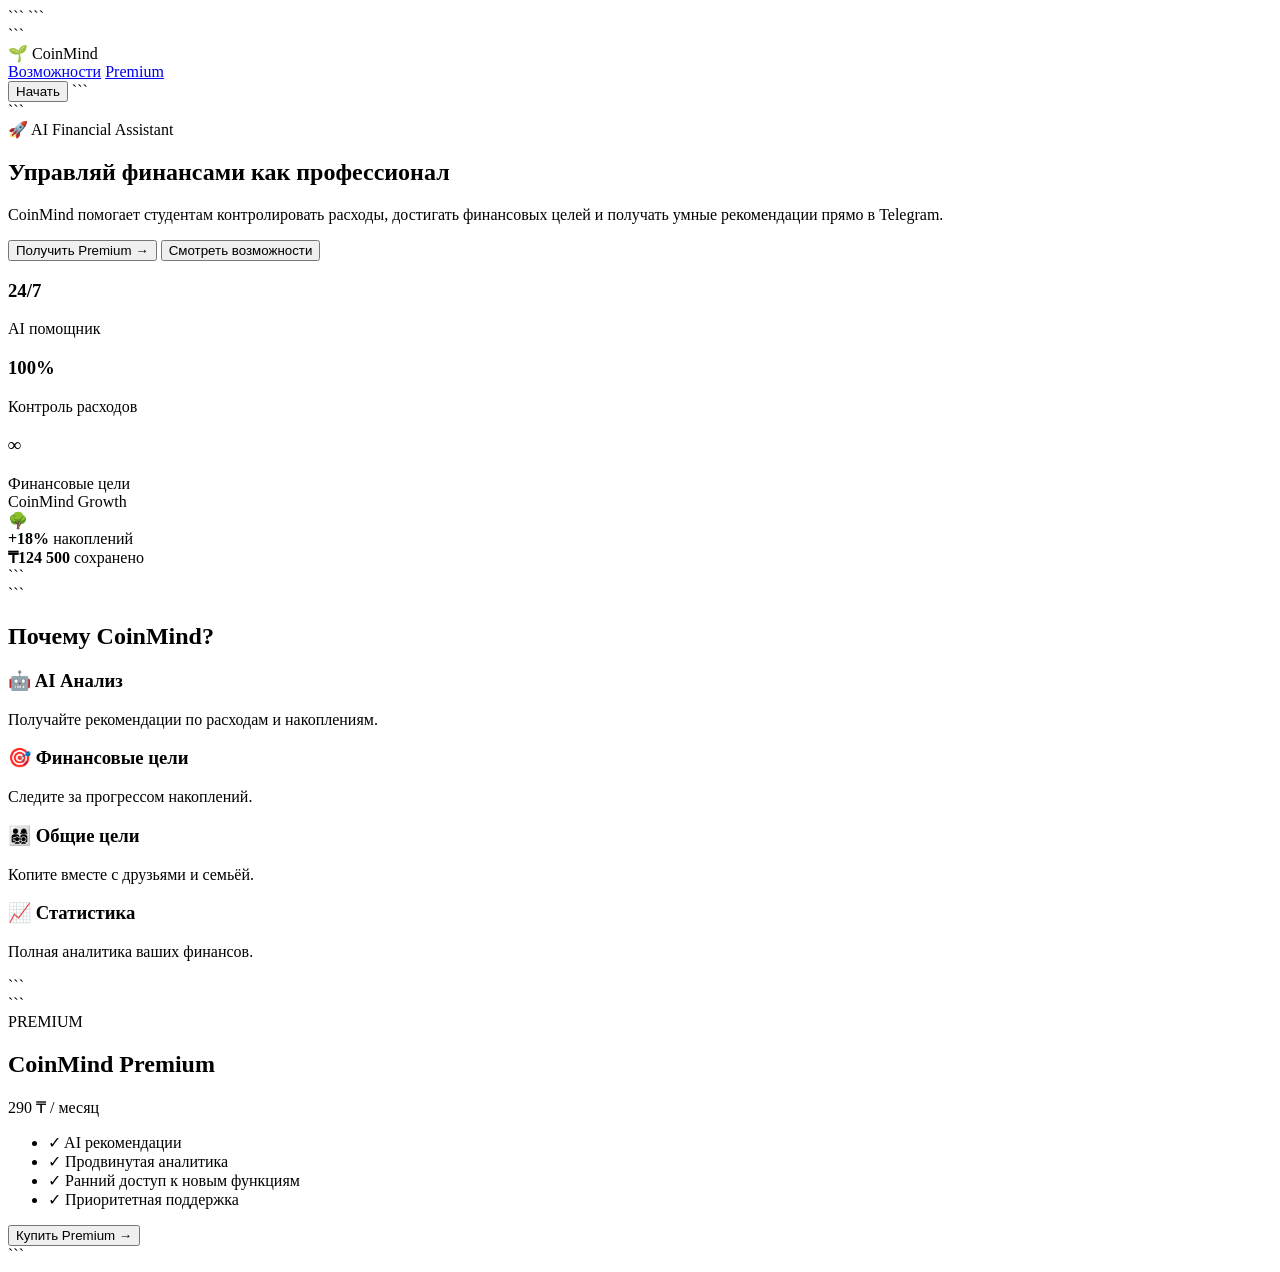
==== index.html @ 29b7c7c8 "Initial landing site" ====
<!DOCTYPE html>

<html lang="ru">
<head>
    <meta charset="UTF-8">
    <meta name="viewport" content="width=device-width, initial-scale=1.0">
    <title>CoinMind Premium</title>

```
<link rel="stylesheet" href="./assets/css/main.css">

<link href="https://fonts.googleapis.com/css2?family=Inter:wght@300;400;500;600;700;800;900&display=swap" rel="stylesheet">
```

</head>
<body>

<nav class="navbar">

```
<div class="logo">
    🌱 CoinMind
</div>

<div class="nav-links">
    <a href="#features">Возможности</a>
    <a href="#premium">Premium</a>
</div>

<button class="nav-btn">
    Начать
</button>
```

</nav>

<section class="hero">

```
<div class="hero-content">

    <div class="badge">
        🚀 AI Financial Assistant
    </div>

    <h1>
        Управляй
        <span>финансами</span>
        как профессионал
    </h1>

    <p>
        CoinMind помогает студентам контролировать расходы,
        достигать финансовых целей и получать умные рекомендации
        прямо в Telegram.
    </p>

    <div class="hero-buttons">

        <button class="primary-btn"
        onclick="window.location.href='payment.html'">
    Получить Premium →
        </button>

        <button class="secondary-btn">
            Смотреть возможности
        </button>

    </div>

    <div class="hero-stats">

        <div class="stat">
            <h3>24/7</h3>
            <span>AI помощник</span>
        </div>

        <div class="stat">
            <h3>100%</h3>
            <span>Контроль расходов</span>
        </div>

        <div class="stat">
            <h3>∞</h3>
            <span>Финансовые цели</span>
        </div>

    </div>

</div>

<div class="hero-visual">

    <div class="dashboard-card">

        <div class="dashboard-header">
            CoinMind Growth
        </div>

        <div class="growth-circle">
            <div class="circle-center">
                🌳
            </div>
        </div>

        <div class="growth-info">

            <div>
                <strong>+18%</strong>
                <span>накоплений</span>
            </div>

            <div>
                <strong>₸124 500</strong>
                <span>сохранено</span>
            </div>

        </div>

    </div>

</div>
```

</section>

<section class="features" id="features">

```
<h2>Почему CoinMind?</h2>

<div class="cards">

    <div class="card">
        <h3>🤖 AI Анализ</h3>
        <p>
            Получайте рекомендации по расходам и накоплениям.
        </p>
    </div>

    <div class="card">
        <h3>🎯 Финансовые цели</h3>
        <p>
            Следите за прогрессом накоплений.
        </p>
    </div>

    <div class="card">
        <h3>👨‍👩‍👧‍👦 Общие цели</h3>
        <p>
            Копите вместе с друзьями и семьёй.
        </p>
    </div>

    <div class="card">
        <h3>📈 Статистика</h3>
        <p>
            Полная аналитика ваших финансов.
        </p>
    </div>

</div>
```

</section>

<section class="premium" id="premium">

```
<div class="premium-card">

    

    <span class="premium-badge">PREMIUM</span>
    <h2>CoinMind Premium</h2>

    <div class="price">
        290 ₸
        <span>/ месяц</span>
    </div>

    <ul>

        <li>✓ AI рекомендации</li>
        <li>✓ Продвинутая аналитика</li>
        <li>✓ Ранний доступ к новым функциям</li>
        <li>✓ Приоритетная поддержка</li>

    </ul>

    <button class="buy-btn">
        Купить Premium →
    </button>

</div>
```

</section>

<script src="assets/js/app.js"></script>

<script async src="https://www.sandbox.paypal.com/web-sdk/v6/core" onload="onPayPalWebSdkLoaded()"></script>

</body>
</html>
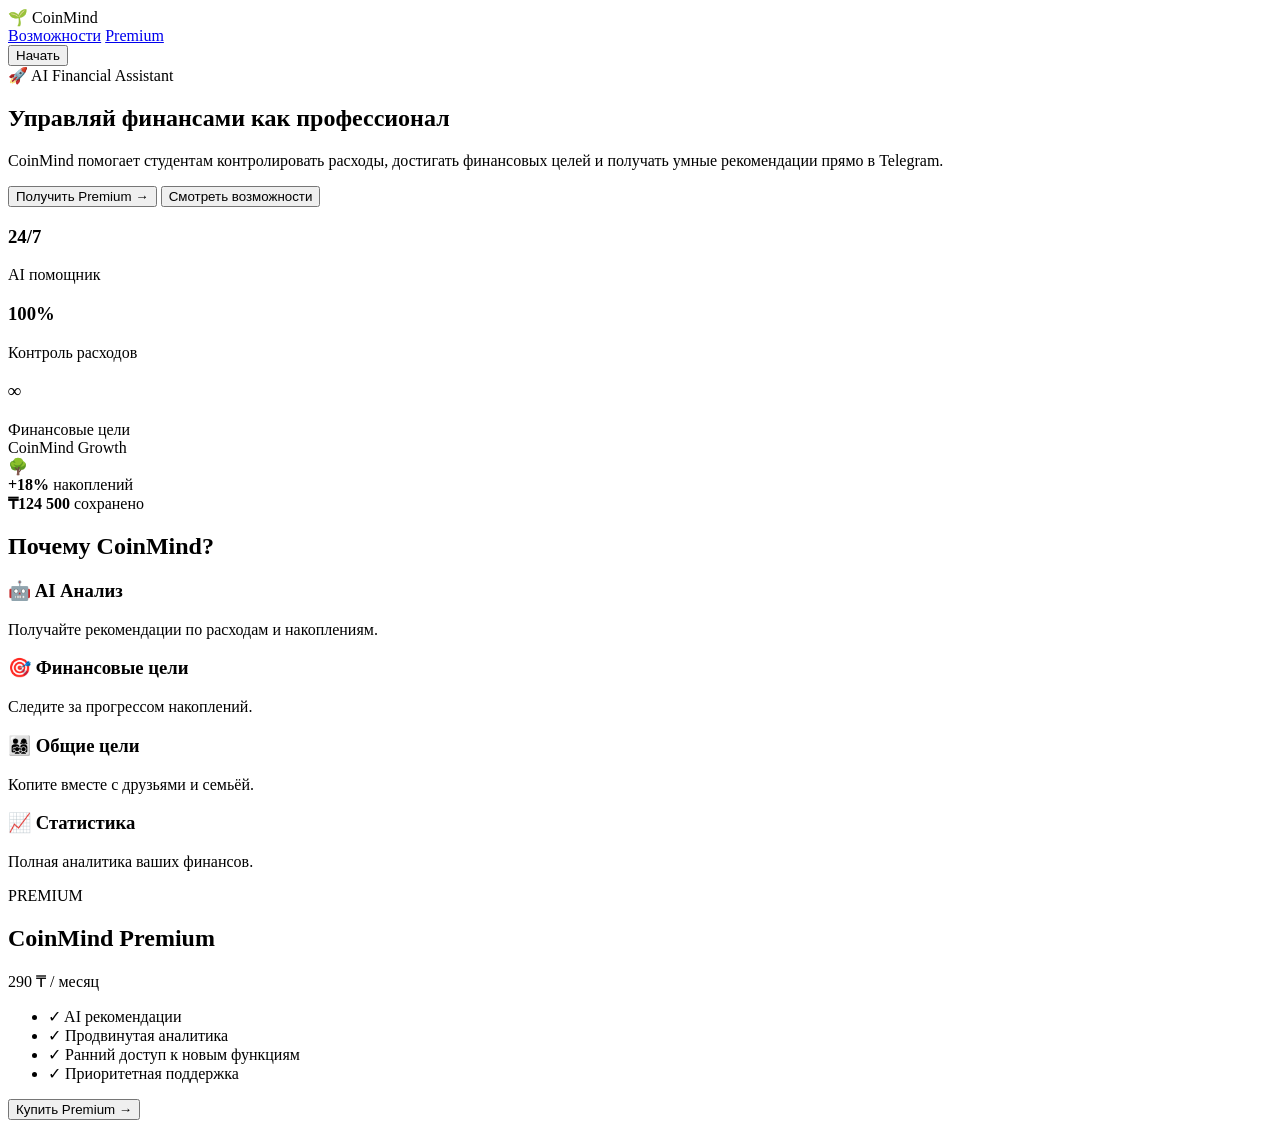
==== commit 4a35194e: "Initial CoinMind landing page" ====
--- a/index.html
+++ b/index.html
@@ -1,205 +1,189 @@
 <!DOCTYPE html>
-
 <html lang="ru">
 <head>
     <meta charset="UTF-8">
     <meta name="viewport" content="width=device-width, initial-scale=1.0">
     <title>CoinMind Premium</title>
 
-```
-<link rel="stylesheet" href="./assets/css/main.css">
+    <link rel="stylesheet" href="assets/css/main.css">
 
-<link href="https://fonts.googleapis.com/css2?family=Inter:wght@300;400;500;600;700;800;900&display=swap" rel="stylesheet">
-```
+    <link href="https://fonts.googleapis.com/css2?family=Inter:wght@300;400;500;600;700;800;900&display=swap" rel="stylesheet">
+</head>
 
-</head>
 <body>
 
-<nav class="navbar">
+    <nav class="navbar">
 
-```
-<div class="logo">
-    🌱 CoinMind
-</div>
+        <div class="logo">
+            🌱 CoinMind
+        </div>
 
-<div class="nav-links">
-    <a href="#features">Возможности</a>
-    <a href="#premium">Premium</a>
-</div>
+        <div class="nav-links">
+            <a href="#features">Возможности</a>
+            <a href="#premium">Premium</a>
+        </div>
 
-<button class="nav-btn">
-    Начать
-</button>
-```
-
-</nav>
-
-<section class="hero">
-
-```
-<div class="hero-content">
-
-    <div class="badge">
-        🚀 AI Financial Assistant
-    </div>
-
-    <h1>
-        Управляй
-        <span>финансами</span>
-        как профессионал
-    </h1>
-
-    <p>
-        CoinMind помогает студентам контролировать расходы,
-        достигать финансовых целей и получать умные рекомендации
-        прямо в Telegram.
-    </p>
-
-    <div class="hero-buttons">
-
-        <button class="primary-btn"
-        onclick="window.location.href='payment.html'">
-    Получить Premium →
+        <button class="nav-btn">
+            Начать
         </button>
 
-        <button class="secondary-btn">
-            Смотреть возможности
-        </button>
+    </nav>
 
-    </div>
+    <section class="hero">
 
-    <div class="hero-stats">
+        <div class="hero-content">
 
-        <div class="stat">
-            <h3>24/7</h3>
-            <span>AI помощник</span>
-        </div>
-
-        <div class="stat">
-            <h3>100%</h3>
-            <span>Контроль расходов</span>
-        </div>
-
-        <div class="stat">
-            <h3>∞</h3>
-            <span>Финансовые цели</span>
-        </div>
-
-    </div>
-
-</div>
-
-<div class="hero-visual">
-
-    <div class="dashboard-card">
-
-        <div class="dashboard-header">
-            CoinMind Growth
-        </div>
-
-        <div class="growth-circle">
-            <div class="circle-center">
-                🌳
-            </div>
-        </div>
-
-        <div class="growth-info">
-
-            <div>
-                <strong>+18%</strong>
-                <span>накоплений</span>
+            <div class="badge">
+                🚀 AI Financial Assistant
             </div>
 
-            <div>
-                <strong>₸124 500</strong>
-                <span>сохранено</span>
+            <h1>
+                Управляй
+                <span>финансами</span>
+                как профессионал
+            </h1>
+
+            <p>
+                CoinMind помогает студентам контролировать расходы,
+                достигать финансовых целей и получать умные рекомендации
+                прямо в Telegram.
+            </p>
+
+            <div class="hero-buttons">
+
+                <button class="primary-btn">
+                    Получить Premium →
+                </button>
+
+                <button class="secondary-btn"
+                        onclick="document.getElementById('features').scrollIntoView({behavior:'smooth'})">
+                    Смотреть возможности
+                </button>
+
+            </div>
+
+            <div class="hero-stats">
+
+                <div class="stat">
+                    <h3>24/7</h3>
+                    <span>AI помощник</span>
+                </div>
+
+                <div class="stat">
+                    <h3>100%</h3>
+                    <span>Контроль расходов</span>
+                </div>
+
+                <div class="stat">
+                    <h3>∞</h3>
+                    <span>Финансовые цели</span>
+                </div>
+
             </div>
 
         </div>
 
-    </div>
+        <div class="hero-visual">
 
-</div>
-```
+            <div class="dashboard-card">
 
-</section>
+                <div class="dashboard-header">
+                    CoinMind Growth
+                </div>
 
-<section class="features" id="features">
+                <div class="growth-circle">
+                    <div class="circle-center">
+                        🌳
+                    </div>
+                </div>
 
-```
-<h2>Почему CoinMind?</h2>
+                <div class="growth-info">
 
-<div class="cards">
+                    <div>
+                        <strong>+18%</strong>
+                        <span>накоплений</span>
+                    </div>
 
-    <div class="card">
-        <h3>🤖 AI Анализ</h3>
-        <p>
-            Получайте рекомендации по расходам и накоплениям.
-        </p>
-    </div>
+                    <div>
+                        <strong>₸124 500</strong>
+                        <span>сохранено</span>
+                    </div>
 
-    <div class="card">
-        <h3>🎯 Финансовые цели</h3>
-        <p>
-            Следите за прогрессом накоплений.
-        </p>
-    </div>
+                </div>
 
-    <div class="card">
-        <h3>👨‍👩‍👧‍👦 Общие цели</h3>
-        <p>
-            Копите вместе с друзьями и семьёй.
-        </p>
-    </div>
+            </div>
 
-    <div class="card">
-        <h3>📈 Статистика</h3>
-        <p>
-            Полная аналитика ваших финансов.
-        </p>
-    </div>
+        </div>
 
-</div>
-```
+    </section>
 
-</section>
+    <section class="features" id="features">
 
-<section class="premium" id="premium">
+        <h2>Почему CoinMind?</h2>
 
-```
-<div class="premium-card">
+        <div class="cards">
 
-    
+            <div class="card">
+                <h3>🤖 AI Анализ</h3>
+                <p>
+                    Получайте рекомендации по расходам и накоплениям.
+                </p>
+            </div>
 
-    <span class="premium-badge">PREMIUM</span>
-    <h2>CoinMind Premium</h2>
+            <div class="card">
+                <h3>🎯 Финансовые цели</h3>
+                <p>
+                    Следите за прогрессом накоплений.
+                </p>
+            </div>
 
-    <div class="price">
-        290 ₸
-        <span>/ месяц</span>
-    </div>
+            <div class="card">
+                <h3>👨‍👩‍👧‍👦 Общие цели</h3>
+                <p>
+                    Копите вместе с друзьями и семьёй.
+                </p>
+            </div>
 
-    <ul>
+            <div class="card">
+                <h3>📈 Статистика</h3>
+                <p>
+                    Полная аналитика ваших финансов.
+                </p>
+            </div>
 
-        <li>✓ AI рекомендации</li>
-        <li>✓ Продвинутая аналитика</li>
-        <li>✓ Ранний доступ к новым функциям</li>
-        <li>✓ Приоритетная поддержка</li>
+        </div>
 
-    </ul>
+    </section>
 
-    <button class="buy-btn">
-        Купить Premium →
-    </button>
+    <section class="premium" id="premium">
 
-</div>
-```
+        <div class="premium-card">
 
-</section>
+            <span class="premium-badge">PREMIUM</span>
 
-<script src="assets/js/app.js"></script>
+            <h2>CoinMind Premium</h2>
 
-<script async src="https://www.sandbox.paypal.com/web-sdk/v6/core" onload="onPayPalWebSdkLoaded()"></script>
+            <div class="price">
+                290 ₸
+                <span>/ месяц</span>
+            </div>
+
+            <ul>
+                <li>✓ AI рекомендации</li>
+                <li>✓ Продвинутая аналитика</li>
+                <li>✓ Ранний доступ к новым функциям</li>
+                <li>✓ Приоритетная поддержка</li>
+            </ul>
+
+            <button class="buy-btn">
+                Купить Premium →
+            </button>
+
+        </div>
+
+    </section>
+
+    <script src="assets/js/app.js"></script>
 
 </body>
-</html>
+</html>
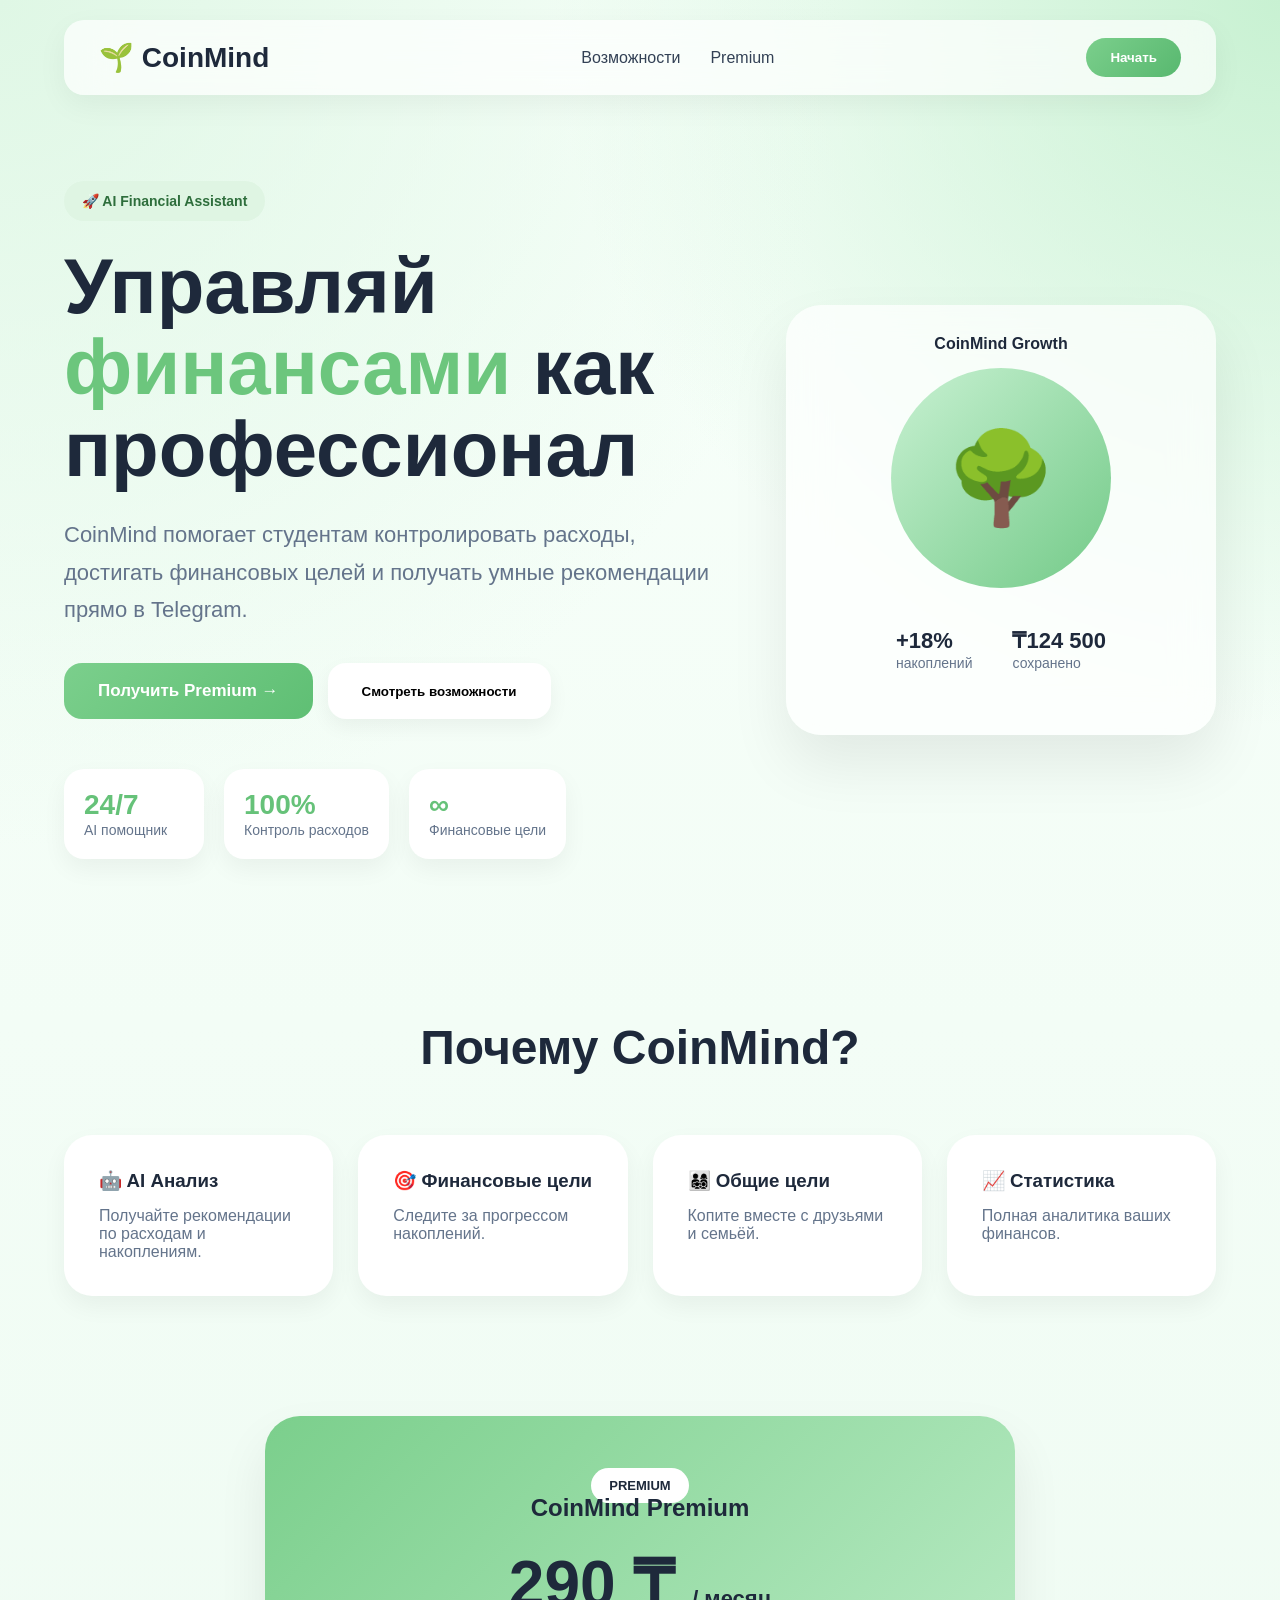
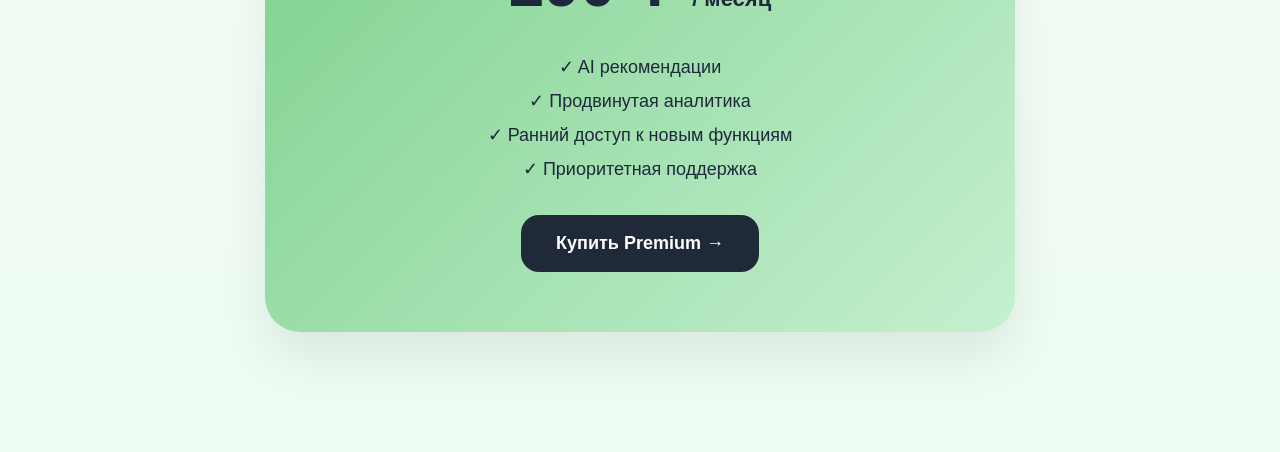
==== commit 14cb9a3a: "Fix css and js paths" ====
--- a/index.html
+++ b/index.html
@@ -5,7 +5,7 @@
     <meta name="viewport" content="width=device-width, initial-scale=1.0">
     <title>CoinMind Premium</title>
 
-    <link rel="stylesheet" href="assets/css/main.css">
+    <link rel="stylesheet" href="assets/main.css">
 
     <link href="https://fonts.googleapis.com/css2?family=Inter:wght@300;400;500;600;700;800;900&display=swap" rel="stylesheet">
 </head>
@@ -183,7 +183,7 @@
 
     </section>
 
-    <script src="assets/js/app.js"></script>
+    <script src="app.js"></script>
 
 </body>
 </html>
--- a/assets/main.css
+++ b/assets/main.css
@@ -0,0 +1,554 @@
+/* ...existing code... */
+*{
+margin:0;
+padding:0;
+box-sizing:border-box;
+}
+
+html{
+scroll-behavior:smooth;
+}
+
+body{
+font-family:'Inter',sans-serif;
+overflow-x:hidden;
+color:#1e293b;
+
+background:
+radial-gradient(circle at top left,#dff7e5 0%,transparent 35%),
+radial-gradient(circle at top right,#c8f1d2 0%,transparent 30%),
+linear-gradient(180deg,#f8fffa,#eefbf2);
+
+}
+
+/* NAVBAR */
+
+.navbar{
+
+position:fixed;
+top:20px;
+left:50%;
+
+transform:translateX(-50%);
+
+width:90%;
+max-width:1300px;
+
+padding:18px 35px;
+
+background:rgba(255,255,255,.7);
+
+backdrop-filter:blur(20px);
+
+border-radius:20px;
+
+display:flex;
+justify-content:space-between;
+align-items:center;
+
+z-index:999;
+
+box-shadow:
+0 10px 30px rgba(0,0,0,.05);
+
+}
+
+.logo{
+font-size:28px;
+font-weight:800;
+}
+
+.nav-links{
+display:flex;
+gap:30px;
+}
+
+.nav-links a{
+text-decoration:none;
+color:#334155;
+font-weight:500;
+}
+
+.nav-btn{
+
+border:none;
+
+background:linear-gradient(
+135deg,
+#7bcf8c,
+#58b86f
+);
+
+color:white;
+
+padding:12px 24px;
+
+border-radius:999px;
+
+cursor:pointer;
+
+font-weight:600;
+
+transition:.3s;
+
+}
+
+.nav-btn:hover{
+transform:translateY(-2px);
+}
+
+/* HERO */
+
+.hero{
+
+min-height:100vh;
+
+width:90%;
+margin:auto;
+
+display:flex;
+align-items:center;
+justify-content:space-between;
+
+gap:60px;
+
+padding-top:140px;
+
+}
+
+.hero-content{
+max-width:650px;
+}
+
+.badge{
+
+display:inline-block;
+
+background:#dff5e3;
+
+color:#2e6e3c;
+
+padding:12px 18px;
+
+border-radius:999px;
+
+font-size:14px;
+
+font-weight:600;
+
+}
+
+.hero h1{
+
+font-size:78px;
+
+line-height:1.05;
+
+margin-top:25px;
+
+font-weight:800;
+
+}
+
+.hero h1 span{
+color:#6cc67d;
+}
+
+.hero p{
+
+margin-top:25px;
+
+font-size:22px;
+
+line-height:1.7;
+
+color:#64748b;
+
+}
+
+.hero-buttons{
+
+display:flex;
+
+gap:15px;
+
+margin-top:35px;
+
+}
+
+.primary-btn{
+
+border:none;
+
+padding:18px 34px;
+
+border-radius:18px;
+
+background:linear-gradient(
+135deg,
+#7bcf8c,
+#5fbf74
+);
+
+color:white;
+
+font-size:17px;
+
+font-weight:600;
+
+cursor:pointer;
+
+transition:.3s;
+
+}
+
+.primary-btn:hover{
+transform:translateY(-5px);
+}
+
+.secondary-btn{
+
+border:none;
+
+background:white;
+
+padding:18px 34px;
+
+border-radius:18px;
+
+cursor:pointer;
+
+font-weight:600;
+
+box-shadow:
+0 8px 20px rgba(0,0,0,.05);
+
+}
+
+.hero-stats{
+
+display:flex;
+
+gap:20px;
+
+margin-top:50px;
+
+}
+
+.stat{
+
+background:white;
+
+padding:20px;
+
+border-radius:20px;
+
+min-width:140px;
+
+box-shadow:
+0 10px 25px rgba(0,0,0,.05);
+
+}
+
+.stat h3{
+
+color:#66c279;
+
+font-size:28px;
+}
+
+.stat span{
+
+color:#64748b;
+
+font-size:14px;
+
+}
+
+/* DASHBOARD */
+
+.dashboard-card{
+
+width:430px;
+height:430px;
+
+border-radius:35px;
+
+background:rgba(255,255,255,.7);
+
+backdrop-filter:blur(20px);
+
+display:flex;
+flex-direction:column;
+justify-content:center;
+align-items:center;
+
+position:relative;
+
+box-shadow:
+0 30px 60px rgba(0,0,0,.08);
+
+}
+
+.dashboard-header{
+
+position:absolute;
+top:30px;
+
+font-weight:700;
+
+}
+
+.growth-circle{
+
+width:220px;
+height:220px;
+
+border-radius:50%;
+
+background:
+linear-gradient(
+135deg,
+#c8f1d2,
+#73ca88
+);
+
+display:flex;
+align-items:center;
+justify-content:center;
+
+animation:float 5s ease-in-out infinite;
+
+}
+
+.circle-center{
+font-size:90px;
+}
+
+.growth-info{
+
+display:flex;
+
+gap:40px;
+
+margin-top:40px;
+
+}
+
+.growth-info strong{
+display:block;
+font-size:22px;
+}
+
+.growth-info span{
+color:#64748b;
+font-size:14px;
+}
+
+@keyframes float{
+
+0%{
+    transform:translateY(0);
+}
+
+50%{
+    transform:translateY(-15px);
+}
+
+100%{
+    transform:translateY(0);
+}
+
+}
+
+/* FEATURES */
+
+.features{
+
+width:90%;
+margin:120px auto;
+
+}
+
+.features h2{
+
+text-align:center;
+
+font-size:48px;
+
+margin-bottom:60px;
+
+}
+
+.cards{
+
+display:grid;
+
+grid-template-columns:
+repeat(auto-fit,minmax(260px,1fr));
+
+gap:25px;
+
+}
+
+.card{
+
+background:white;
+
+padding:35px;
+
+border-radius:28px;
+
+transition:.3s;
+
+box-shadow:
+0 10px 25px rgba(0,0,0,.05);
+
+}
+
+.card:hover{
+
+transform:translateY(-8px);
+
+box-shadow:
+0 20px 35px rgba(0,0,0,.08);
+
+}
+
+.card h3{
+margin-bottom:15px;
+}
+
+.card p{
+color:#64748b;
+}
+
+/* PREMIUM */
+
+.premium{
+
+width:90%;
+
+margin:120px auto;
+
+}
+
+.premium-card{
+
+max-width:750px;
+
+margin:auto;
+
+text-align:center;
+
+padding:60px;
+
+border-radius:35px;
+
+background:
+linear-gradient(
+135deg,
+#7bcf8c,
+#c5f0cf
+);
+
+box-shadow:
+0 25px 50px rgba(0,0,0,.08);
+
+}
+
+.premium-badge{
+
+background:white;
+
+padding:10px 18px;
+
+border-radius:999px;
+
+font-size:13px;
+
+font-weight:700;
+
+}
+
+.price{
+
+font-size:64px;
+
+font-weight:800;
+
+margin:25px 0;
+
+}
+
+.price span{
+font-size:22px;
+}
+
+.premium-card ul{
+
+list-style:none;
+
+margin:35px 0;
+
+}
+
+.premium-card li{
+
+margin:12px 0;
+
+font-size:18px;
+}
+
+.buy-btn{
+
+border:none;
+
+background:#1f2937;
+
+color:white;
+
+padding:18px 35px;
+
+border-radius:18px;
+
+cursor:pointer;
+
+font-size:18px;
+
+font-weight:600;
+}
+
+/* MOBILE */
+
+@media(max-width:900px){
+
+.hero{
+    flex-direction:column;
+    text-align:center;
+}
+
+.hero h1{
+    font-size:52px;
+}
+
+.dashboard-card{
+    width:100%;
+    max-width:380px;
+    height:380px;
+}
+
+.hero-stats{
+    flex-direction:column;
+}
+
+.nav-links{
+    display:none;
+}
+
+.hero-buttons{
+    justify-content:center;
+}
+
+}
+/* ...existing code... */
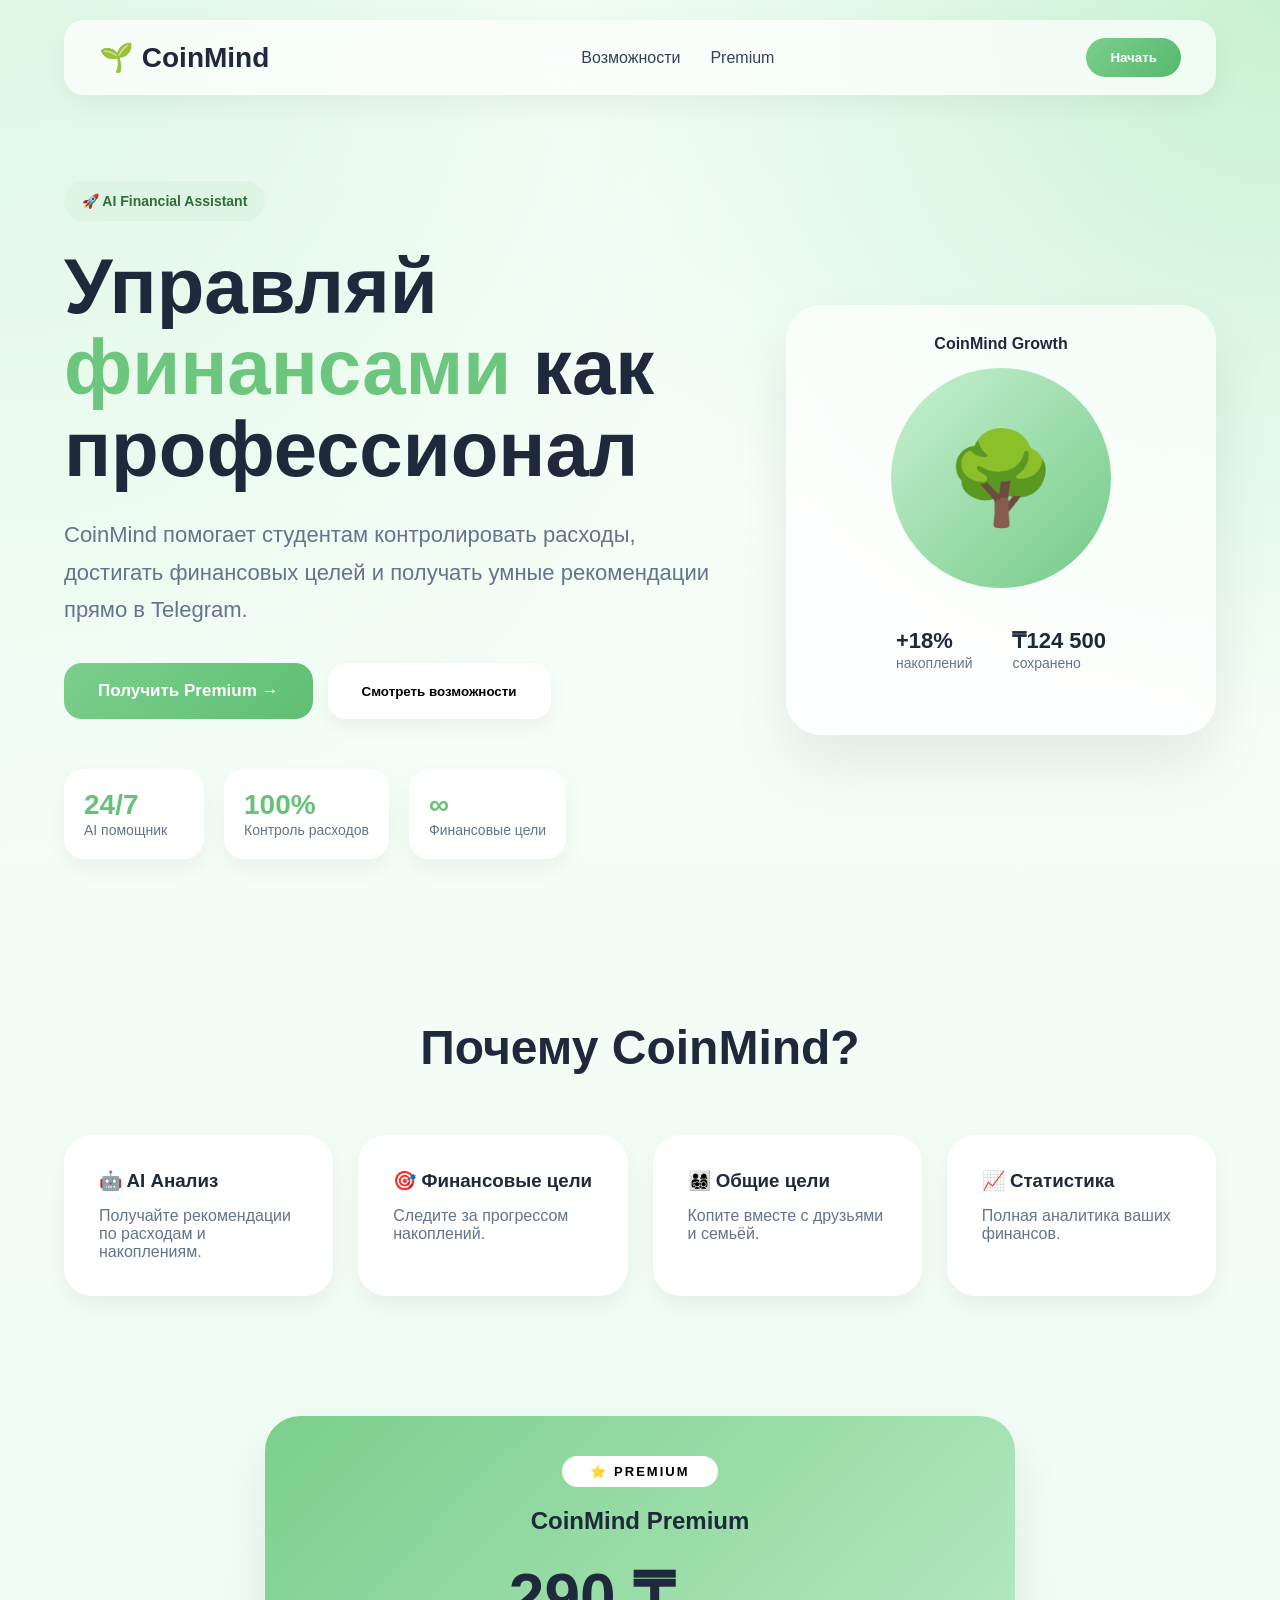
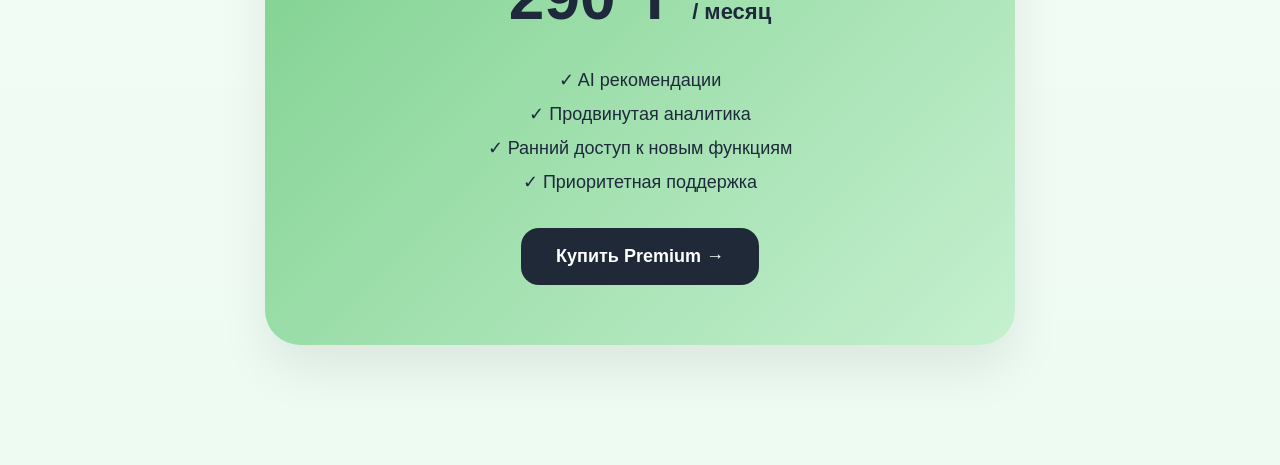
==== commit 1c596f80: "Добавил GA4 и отслеживание событий на сайте" ====
--- a/index.html
+++ b/index.html
@@ -1,6 +1,16 @@
 <!DOCTYPE html>
 <html lang="ru">
 <head>
+    <!-- Google tag (gtag.js) -->
+    <script async src="https://www.googletagmanager.com/gtag/js?id=G-FK8VRK7SK8"></script>
+    <script>
+        window.dataLayer = window.dataLayer || [];
+        function gtag(){dataLayer.push(arguments);}
+        gtag('js', new Date());
+        gtag('config', 'G-FK8VRK7SK8');
+    </script>
+    <!-- Конец Google tag -->
+    
     <meta charset="UTF-8">
     <meta name="viewport" content="width=device-width, initial-scale=1.0">
     <title>CoinMind Premium</title>
@@ -23,7 +33,7 @@
             <a href="#premium">Premium</a>
         </div>
 
-        <button class="nav-btn">
+        <button class="nav-btn" onclick="handleStartClick()">
             Начать
         </button>
 
@@ -51,7 +61,7 @@
 
             <div class="hero-buttons">
 
-                <button class="primary-btn">
+                <button class="primary-btn" onclick="handlePremiumClick()">
                     Получить Premium →
                 </button>
 
@@ -175,7 +185,7 @@
                 <li>✓ Приоритетная поддержка</li>
             </ul>
 
-            <button class="buy-btn">
+            <button class="buy-btn" onclick="handlePremiumClick()">
                 Купить Premium →
             </button>
 
@@ -183,7 +193,26 @@
 
     </section>
 
-    <script src="app.js"></script>
+    <!-- ФУНКЦИИ ДЛЯ ОТСЛЕЖИВАНИЯ СОБЫТИЙ -->
+    <script>
+        // Клик по кнопке "Начать" в навигации
+        function handleStartClick() {
+            gtag('event', 'start_button_click', {
+                'page_location': window.location.href,
+                'button_location': 'navigation'
+            });
+            window.location.href = 'payment.html';
+        }
+
+        // Клик по кнопкам "Получить Premium" и "Купить Premium"
+        function handlePremiumClick() {
+            gtag('event', 'premium_button_click', {
+                'page_location': window.location.href,
+                'button_location': 'page_content'
+            });
+            window.location.href = 'payment.html';
+        }
+    </script>
 
 </body>
 </html>
--- a/assets/main.css
+++ b/assets/main.css
@@ -457,18 +457,23 @@
 
 }
 
-.premium-badge{
-
-background:white;
-
-padding:10px 18px;
-
-border-radius:999px;
-
-font-size:13px;
-
-font-weight:700;
-
+.premium-badge {
+    display: inline-block;
+    padding: 8px 28px;
+    background: linear-gradient(135deg, #ffffff, #ffffff);
+    color: #000000;
+    border-radius: 50px;
+    font-size: 13px;
+    font-weight: 800;
+    text-transform: uppercase;
+    letter-spacing: 2px;
+    box-shadow: 0 4px 20px #ffffff(255, 255, 255, 0.4);
+    position: relative;
+    top: -20px;
+}
+
+.premium-badge::before {
+    content: '⭐ ';
 }
 
 .price{
